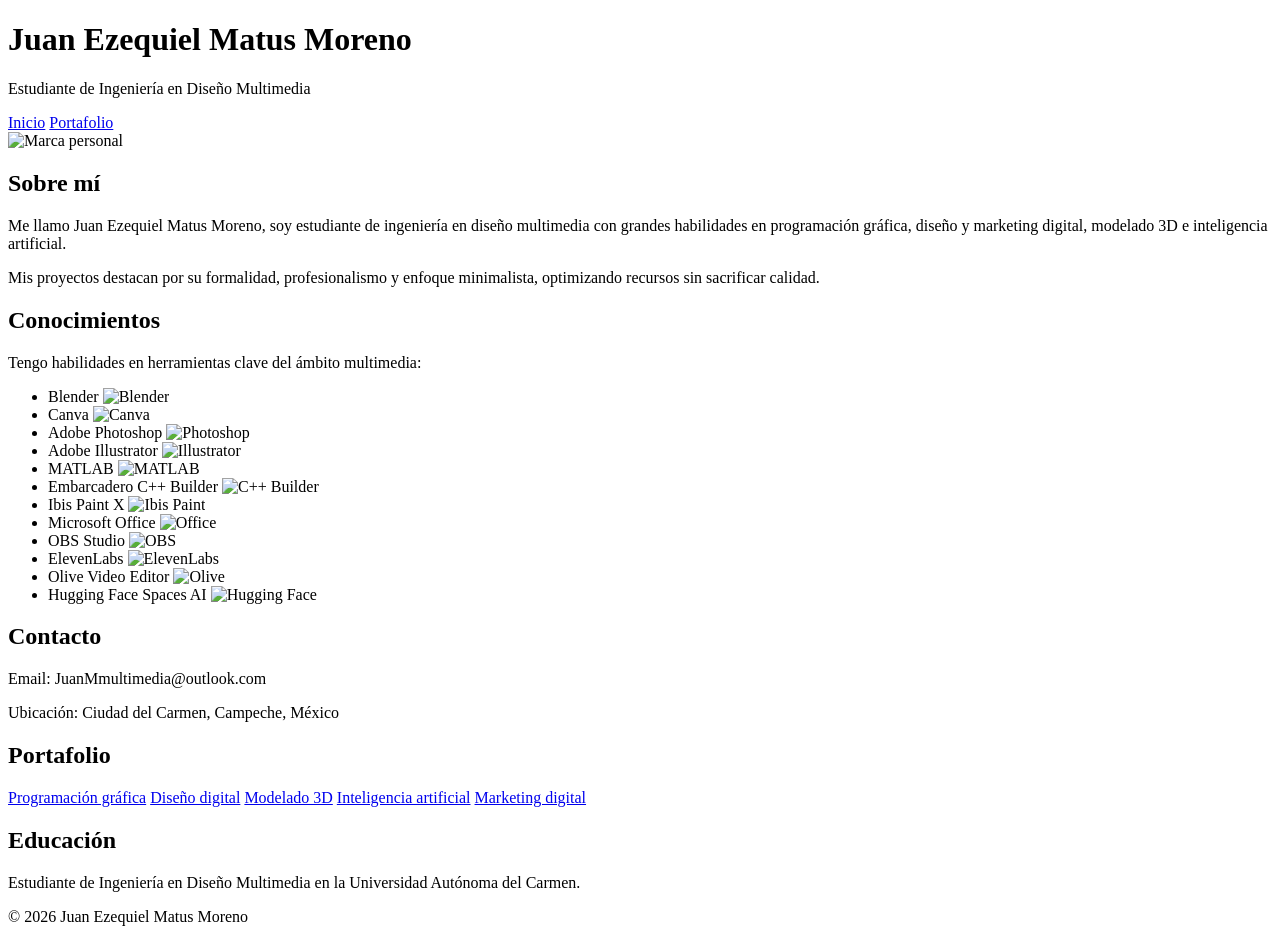
==== index.html @ 29b9e8e6 "Agregar index principal para GitHub Pages" ====
<!DOCTYPE html>
<html lang="es">
<head>
    <meta charset="UTF-8">
    <title>Curriculum Vitae - Juan Ezequiel Matus Moreno</title>
    <link rel="stylesheet" href="styles.css">
</head>

<body class="page">

<header class="site-header">
    <h1>Juan Ezequiel Matus Moreno</h1>
    <p>Estudiante de Ingeniería en Diseño Multimedia</p>
</header>

<nav class="site-nav">
    <a href="index.html">Inicio</a>
    <a href="portafolio.html">Portafolio</a>
</nav>

<main class="container">

    <!-- SOBRE MÍ -->
    <section class="card hero">
        <img src="img/Marca personal.png" alt="Marca personal">

        <div>
            <h2>Sobre mí</h2>
            <p>
                Me llamo Juan Ezequiel Matus Moreno, soy estudiante de ingeniería en diseño multimedia con grandes habilidades en programación gráfica, diseño y marketing digital, modelado 3D e inteligencia artificial.
            </p>
            <p>
                Mis proyectos destacan por su formalidad, profesionalismo y enfoque minimalista, optimizando recursos sin sacrificar calidad.
            </p>
        </div>
    </section>

    <!-- CONOCIMIENTOS -->
    <section class="card">
        <h2>Conocimientos</h2>
        <p>Tengo habilidades en herramientas clave del ámbito multimedia:</p>

        <ul class="skills-grid">
            <li>Blender <img src="img/Blender.png" alt="Blender"></li>
            <li>Canva <img src="img/Canva.png" alt="Canva"></li>
            <li>Adobe Photoshop <img src="img/Adobe Photoshop.png" alt="Photoshop"></li>
            <li>Adobe Illustrator <img src="img/Adobe Illustrator.png" alt="Illustrator"></li>
            <li>MATLAB <img src="img/MATLAB.png" alt="MATLAB"></li>
            <li>Embarcadero C++ Builder <img src="img/Embarcadero C++ Builder.png" alt="C++ Builder"></li>
            <li>Ibis Paint X <img src="img/Ibis Paint X.png" alt="Ibis Paint"></li>
            <li>Microsoft Office <img src="img/Microsoft Office.png" alt="Office"></li>
            <li>OBS Studio <img src="img/OBS Studio.png" alt="OBS"></li>
            <li>ElevenLabs <img src="img/ElevenLabs.png" alt="ElevenLabs"></li>
            <li>Olive Video Editor <img src="img/Olive Video Editor.png" alt="Olive"></li>
            <li>Hugging Face Spaces AI <img src="img/Hugging Face Spaces AI.png" alt="Hugging Face"></li>
        </ul>
    </section>

    <!-- CONTACTO -->
    <section class="card">
        <h2>Contacto</h2>
        <p>Email: JuanMmultimedia@outlook.com</p>
        <p>Ubicación: Ciudad del Carmen, Campeche, México</p>
    </section>

    <!-- PORTAFOLIO -->
    <section class="card">
        <h2>Portafolio</h2>

        <div class="project-links">
            <a href="proyectos1.html">Programación gráfica</a>
            <a href="proyectos2.html">Diseño digital</a>
            <a href="proyectos3.html">Modelado 3D</a>
            <a href="proyectos4.html">Inteligencia artificial</a>
            <a href="proyectos5.html">Marketing digital</a>
        </div>
    </section>

    <!-- EDUCACIÓN -->
    <section class="card">
        <h2>Educación</h2>
        <p> 
        Estudiante de Ingeniería en Diseño Multimedia en la Universidad Autónoma del Carmen.
        </p>
    </section>

</main>

<footer>
    <p>© 2026 Juan Ezequiel Matus Moreno</p>
</footer>

</body>
</html>
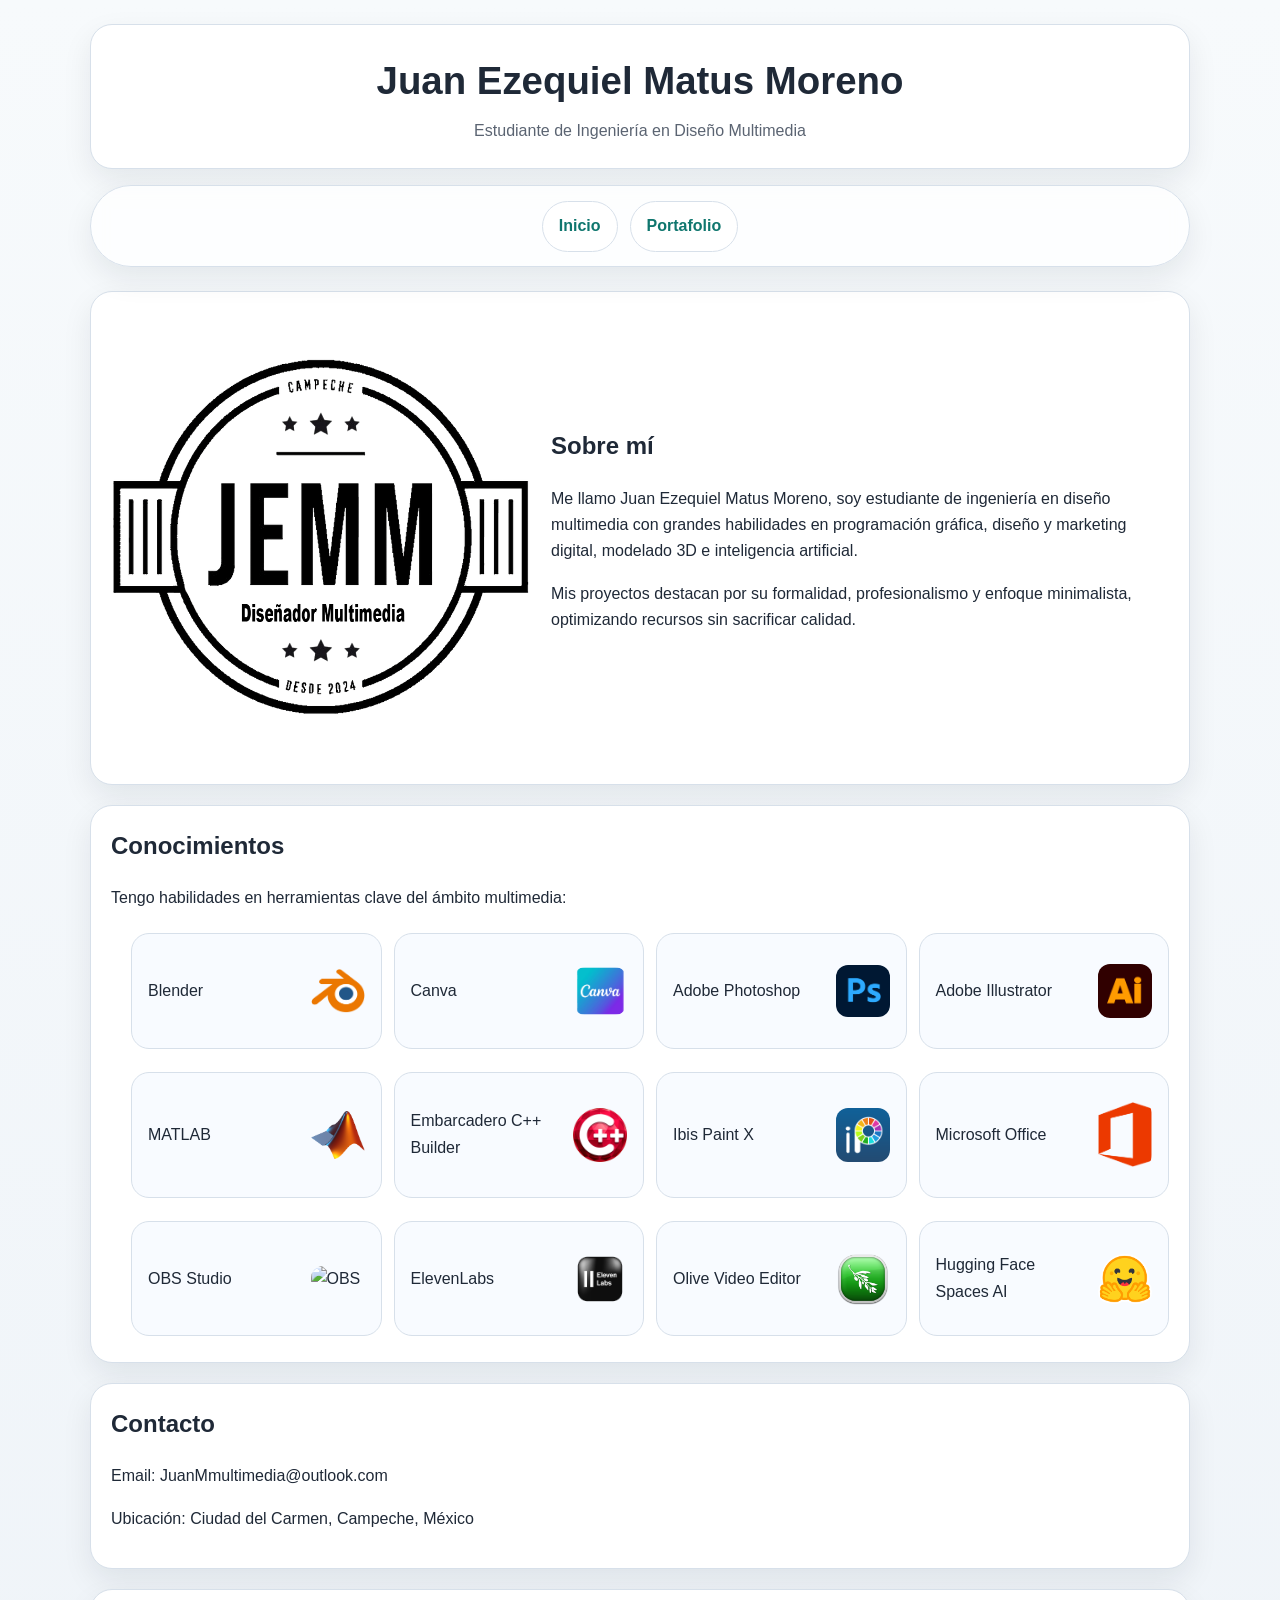
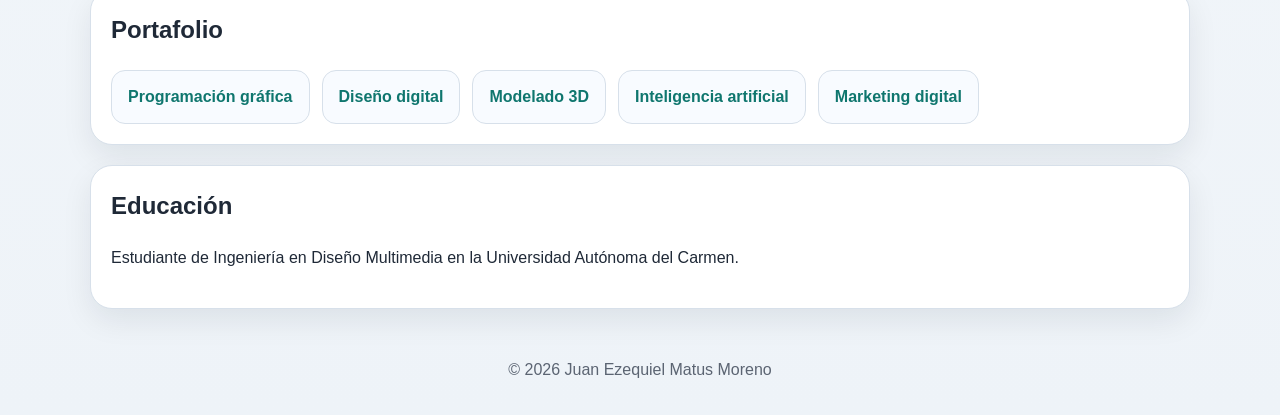
==== commit 4e5bcb1a: "Agregar index principal para GitHub Pages" ====
--- a/index.html
+++ b/index.html
@@ -1,94 +1,12 @@
 <!DOCTYPE html>
 <html lang="es">
 <head>
-    <meta charset="UTF-8">
-    <title>Curriculum Vitae - Juan Ezequiel Matus Moreno</title>
-    <link rel="stylesheet" href="styles.css">
+  <meta charset="UTF-8">
+  <meta http-equiv="refresh" content="0; url=02-maquetacion-cv/index.html">
+  <title>Redireccionando...</title>
 </head>
-
-<body class="page">
-
-<header class="site-header">
-    <h1>Juan Ezequiel Matus Moreno</h1>
-    <p>Estudiante de Ingeniería en Diseño Multimedia</p>
-</header>
-
-<nav class="site-nav">
-    <a href="index.html">Inicio</a>
-    <a href="portafolio.html">Portafolio</a>
-</nav>
-
-<main class="container">
-
-    <!-- SOBRE MÍ -->
-    <section class="card hero">
-        <img src="img/Marca personal.png" alt="Marca personal">
-
-        <div>
-            <h2>Sobre mí</h2>
-            <p>
-                Me llamo Juan Ezequiel Matus Moreno, soy estudiante de ingeniería en diseño multimedia con grandes habilidades en programación gráfica, diseño y marketing digital, modelado 3D e inteligencia artificial.
-            </p>
-            <p>
-                Mis proyectos destacan por su formalidad, profesionalismo y enfoque minimalista, optimizando recursos sin sacrificar calidad.
-            </p>
-        </div>
-    </section>
-
-    <!-- CONOCIMIENTOS -->
-    <section class="card">
-        <h2>Conocimientos</h2>
-        <p>Tengo habilidades en herramientas clave del ámbito multimedia:</p>
-
-        <ul class="skills-grid">
-            <li>Blender <img src="img/Blender.png" alt="Blender"></li>
-            <li>Canva <img src="img/Canva.png" alt="Canva"></li>
-            <li>Adobe Photoshop <img src="img/Adobe Photoshop.png" alt="Photoshop"></li>
-            <li>Adobe Illustrator <img src="img/Adobe Illustrator.png" alt="Illustrator"></li>
-            <li>MATLAB <img src="img/MATLAB.png" alt="MATLAB"></li>
-            <li>Embarcadero C++ Builder <img src="img/Embarcadero C++ Builder.png" alt="C++ Builder"></li>
-            <li>Ibis Paint X <img src="img/Ibis Paint X.png" alt="Ibis Paint"></li>
-            <li>Microsoft Office <img src="img/Microsoft Office.png" alt="Office"></li>
-            <li>OBS Studio <img src="img/OBS Studio.png" alt="OBS"></li>
-            <li>ElevenLabs <img src="img/ElevenLabs.png" alt="ElevenLabs"></li>
-            <li>Olive Video Editor <img src="img/Olive Video Editor.png" alt="Olive"></li>
-            <li>Hugging Face Spaces AI <img src="img/Hugging Face Spaces AI.png" alt="Hugging Face"></li>
-        </ul>
-    </section>
-
-    <!-- CONTACTO -->
-    <section class="card">
-        <h2>Contacto</h2>
-        <p>Email: JuanMmultimedia@outlook.com</p>
-        <p>Ubicación: Ciudad del Carmen, Campeche, México</p>
-    </section>
-
-    <!-- PORTAFOLIO -->
-    <section class="card">
-        <h2>Portafolio</h2>
-
-        <div class="project-links">
-            <a href="proyectos1.html">Programación gráfica</a>
-            <a href="proyectos2.html">Diseño digital</a>
-            <a href="proyectos3.html">Modelado 3D</a>
-            <a href="proyectos4.html">Inteligencia artificial</a>
-            <a href="proyectos5.html">Marketing digital</a>
-        </div>
-    </section>
-
-    <!-- EDUCACIÓN -->
-    <section class="card">
-        <h2>Educación</h2>
-        <p> 
-        Estudiante de Ingeniería en Diseño Multimedia en la Universidad Autónoma del Carmen.
-        </p>
-    </section>
-
-</main>
-
-<footer>
-    <p>© 2026 Juan Ezequiel Matus Moreno</p>
-</footer>
-
+<body>
+  <p>Redireccionando al CV...</p>
+  <p><a href="02-maquetacion-cv/index.html">Ir al CV</a></p>
 </body>
 </html>
